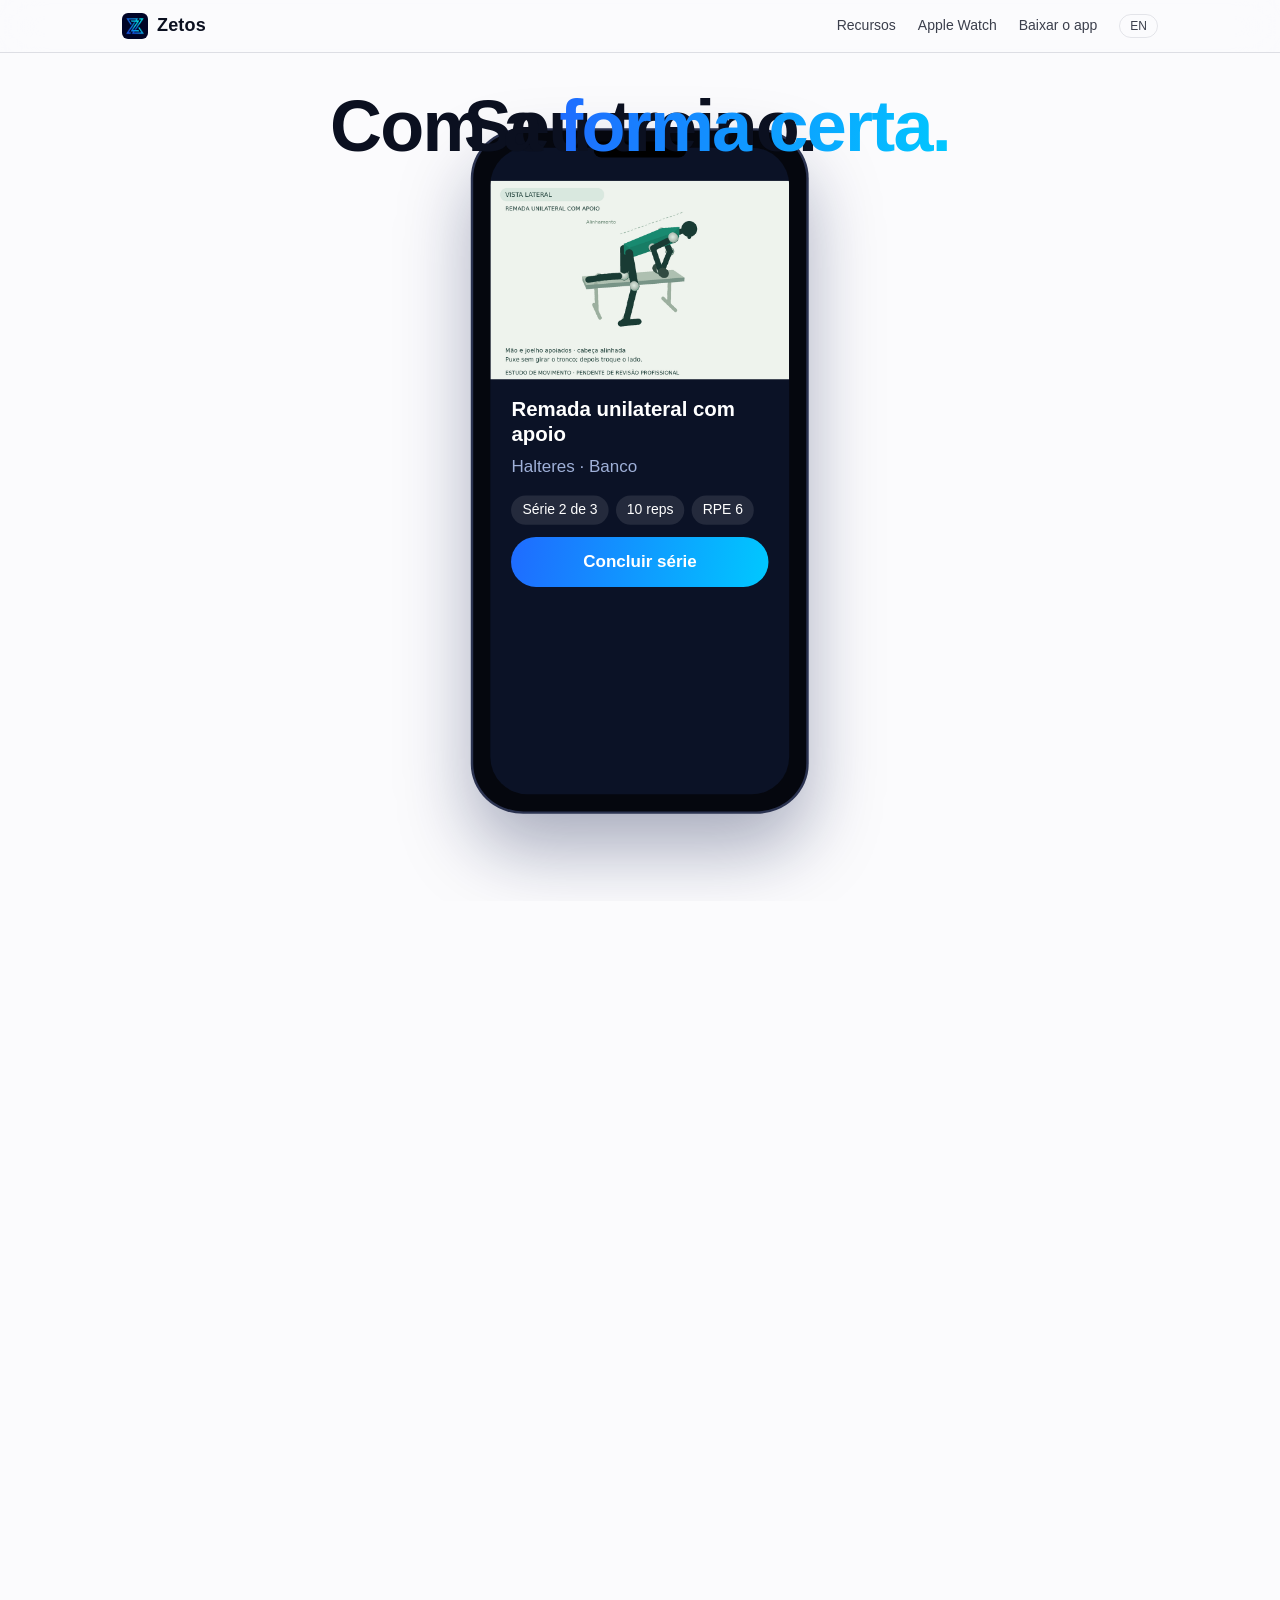
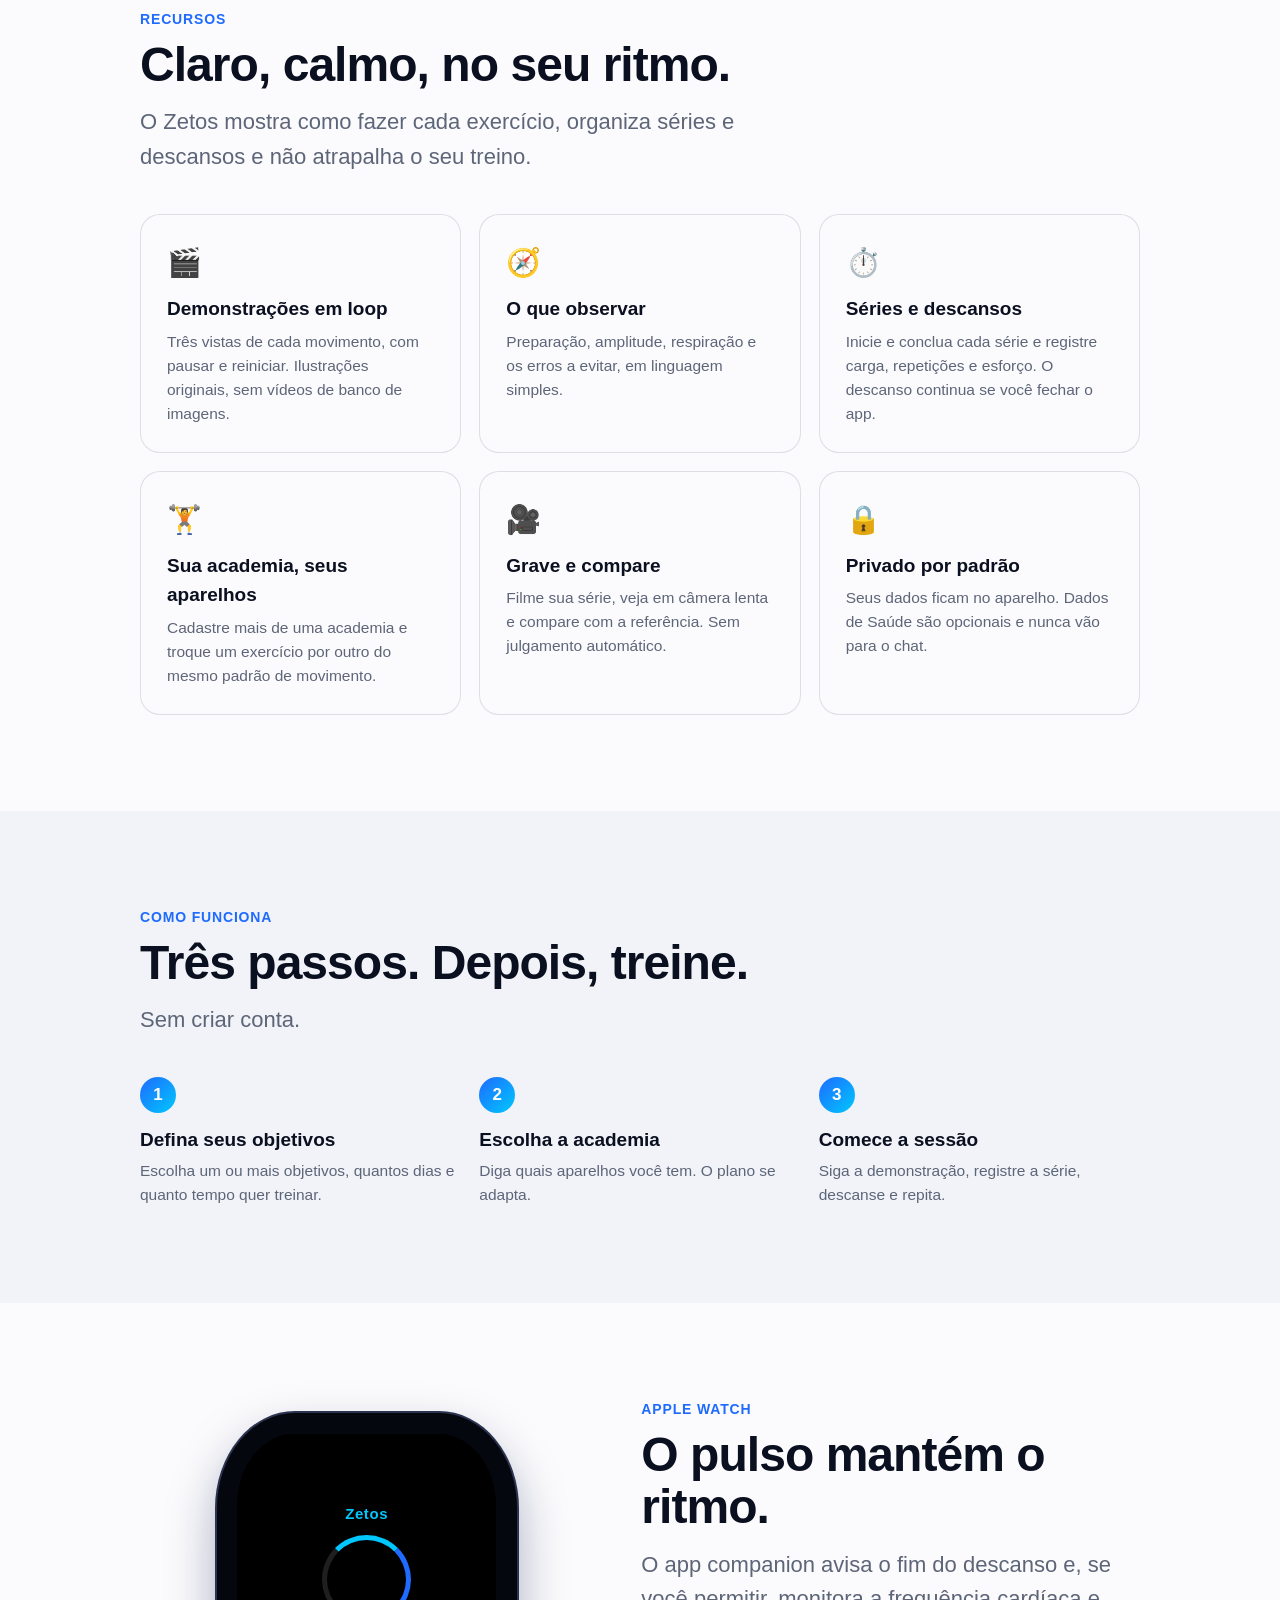
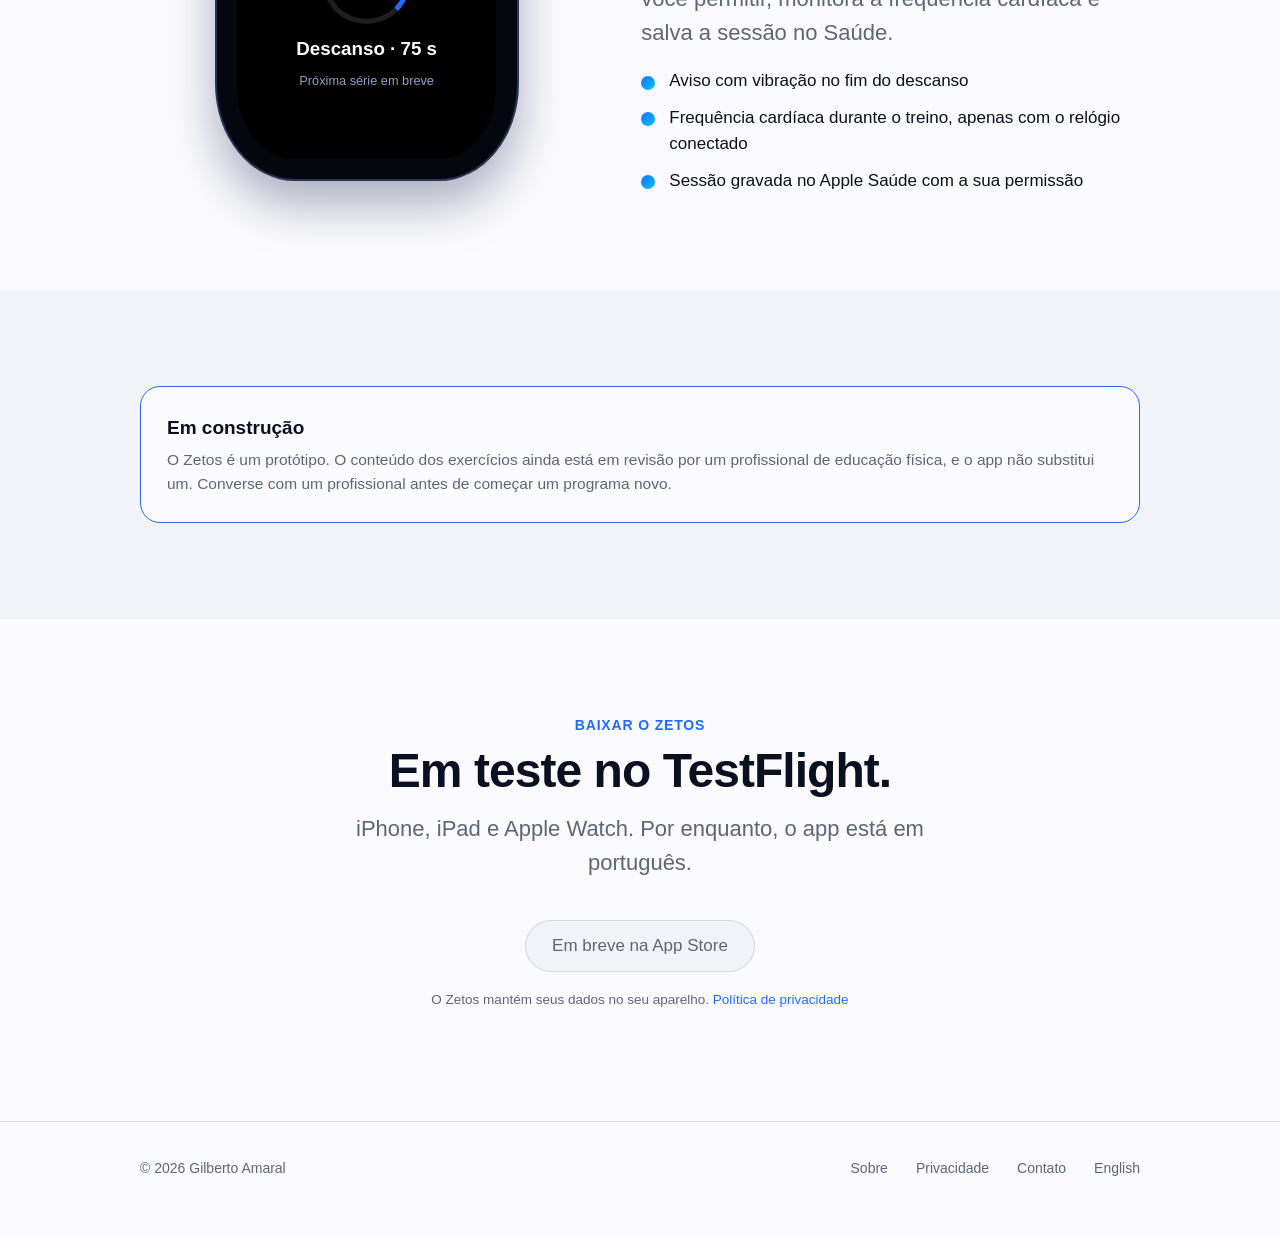
==== pt/index.html @ 47af77e2 "Site do Zetos (en/pt): início, sobre, privacidade Co-Authored-By: Claude Sonnet 5.5 <noreply@anthrop" ====
<!doctype html>
<html lang="pt-BR">
<head>
<meta charset="utf-8">
<meta name="viewport" content="width=device-width, initial-scale=1">
<title>Zetos – Personal virtual para iPhone e Apple Watch</title>
<meta name="description" content="O Zetos é um personal virtual para iPhone, iPad e Apple Watch: exercícios guiados com demonstrações em loop, descanso, registro de cargas e monitoramento de frequência cardíaca no pulso.">
<link rel="canonical" href="https://zetos.werker.com.br/pt/">
<link rel="alternate" hreflang="en" href="https://zetos.werker.com.br/">
<link rel="alternate" hreflang="pt-BR" href="https://zetos.werker.com.br/pt/">
<link rel="alternate" hreflang="x-default" href="https://zetos.werker.com.br/">
<link rel="icon" href="../icon.png">
<meta property="og:url" content="https://zetos.werker.com.br/pt/">
<meta property="og:image" content="https://zetos.werker.com.br/icon.png">
<meta property="og:type" content="website">
<meta property="og:title" content="Zetos – Personal virtual para iPhone e Apple Watch">
<meta property="og:description" content="Treinos guiados com demonstrações em loop, descanso e monitoramento pelo Apple Watch.">
<meta name="twitter:card" content="summary">
<link rel="stylesheet" href="../assets/style.css">
<script type="application/ld+json">
{"@context":"https://schema.org","@type":"SoftwareApplication","name":"Zetos","applicationCategory":"HealthApplication","operatingSystem":"iOS, iPadOS, watchOS","description":"O Zetos é um personal virtual para iPhone, iPad e Apple Watch: exercícios guiados com demonstrações em loop, descanso, registro de cargas e monitoramento de frequência cardíaca no pulso.","inLanguage":"pt-BR","author":{"@type":"Person","name":"Gilberto Amaral"}}
</script>
</head>
<body>
<header class="topbar"><div class="in">
  <a class="brand" href="./"><img src="../icon.png" alt="" width="26" height="26">Zetos</a>
  <nav aria-label="Principal">
    <a class="hide-sm" href="#features">Recursos</a>
    <a class="hide-sm" href="#watch">Apple Watch</a>
    <a href="#get">Baixar o app</a>
    <a class="lang" href="../" hreflang="en" lang="en">EN</a>
  </nav>
</div></header>

<main>
<section class="scene" id="scene" aria-label="Do exercício ao seu pulso">
  <div class="sticky">
    <h1 class="lines"><span class="a">Seu treino.</span><span class="b">Com a <em>forma certa.</em></span></h1>
    <div class="stage" role="img" aria-label="Do exercício ao seu pulso">
      <div class="phone"><div class="screen">
        <div class="app">
          <div class="app-media"><video src="../assets/demo-1.mp4" poster="../assets/poster-1.png" autoplay muted loop playsinline preload="metadata"></video></div>
          <div class="app-body">
            <strong>Remada unilateral com apoio</strong>
            <span>Halteres · Banco</span>
            <div class="chips"><i>Série 2 de 3</i><i>10 reps</i><i>RPE 6</i></div>
            <div class="app-btn">Concluir série</div>
          </div>
        </div>
      </div></div>
      <div class="watch"><div class="wscreen">
        <b>Zetos</b>
        <span class="ring" aria-hidden="true"></span>
        <em>Descanso · 75 s</em>
        <small>Próxima série em breve</small>
      </div></div>
    </div>
    <div class="scroll-hint" aria-hidden="true">Role</div>
  </div>
</section>

<section class="block" id="features">
  <div class="wrap">
    <p class="eyebrow">Recursos</p>
    <h2>Claro, calmo, no seu ritmo.</h2>
    <p class="lead">O Zetos mostra como fazer cada exercício, organiza séries e descansos e não atrapalha o seu treino.</p>
    <div class="grid">
      <div class="card"><span class="ico" aria-hidden="true">🎬</span><h3>Demonstrações em loop</h3><p>Três vistas de cada movimento, com pausar e reiniciar. Ilustrações originais, sem vídeos de banco de imagens.</p></div>
      <div class="card"><span class="ico" aria-hidden="true">🧭</span><h3>O que observar</h3><p>Preparação, amplitude, respiração e os erros a evitar, em linguagem simples.</p></div>
      <div class="card"><span class="ico" aria-hidden="true">⏱️</span><h3>Séries e descansos</h3><p>Inicie e conclua cada série e registre carga, repetições e esforço. O descanso continua se você fechar o app.</p></div>
      <div class="card"><span class="ico" aria-hidden="true">🏋️</span><h3>Sua academia, seus aparelhos</h3><p>Cadastre mais de uma academia e troque um exercício por outro do mesmo padrão de movimento.</p></div>
      <div class="card"><span class="ico" aria-hidden="true">🎥</span><h3>Grave e compare</h3><p>Filme sua série, veja em câmera lenta e compare com a referência. Sem julgamento automático.</p></div>
      <div class="card"><span class="ico" aria-hidden="true">🔒</span><h3>Privado por padrão</h3><p>Seus dados ficam no aparelho. Dados de Saúde são opcionais e nunca vão para o chat.</p></div>
    </div>
  </div>
</section>

<section class="block alt">
  <div class="wrap">
    <p class="eyebrow">Como funciona</p>
    <h2>Três passos. Depois, treine.</h2>
    <p class="lead">Sem criar conta.</p>
    <div class="steps">
      <div class="step"><h3>Defina seus objetivos</h3><p>Escolha um ou mais objetivos, quantos dias e quanto tempo quer treinar.</p></div>
      <div class="step"><h3>Escolha a academia</h3><p>Diga quais aparelhos você tem. O plano se adapta.</p></div>
      <div class="step"><h3>Comece a sessão</h3><p>Siga a demonstração, registre a série, descanse e repita.</p></div>
    </div>
  </div>
</section>

<section class="block" id="watch">
  <div class="wrap split">
    <div class="wcard" role="img" aria-label="Apple Watch"><div class="wscreen big"><b>Zetos</b><span class="ring" aria-hidden="true"></span><em>Descanso · 75 s</em><small>Próxima série em breve</small></div></div>
    <div>
      <p class="eyebrow">Apple Watch</p>
      <h2>O pulso mantém o ritmo.</h2>
      <p class="lead" style="margin-bottom:18px">O app companion avisa o fim do descanso e, se você permitir, monitora a frequência cardíaca e salva a sessão no Saúde.</p>
      <ul class="ticks">
        <li>Aviso com vibração no fim do descanso</li>
        <li>Frequência cardíaca durante o treino, apenas com o relógio conectado</li>
        <li>Sessão gravada no Apple Saúde com a sua permissão</li>
      </ul>
    </div>
  </div>
</section>

<section class="block alt">
  <div class="wrap">
    <div class="card note"><h3>Em construção</h3><p>O Zetos é um protótipo. O conteúdo dos exercícios ainda está em revisão por um profissional de educação física, e o app não substitui um. Converse com um profissional antes de começar um programa novo.</p></div>
  </div>
</section>

<section class="block cta" id="get">
  <div class="wrap">
    <p class="eyebrow">Baixar o Zetos</p>
    <h2>Em teste no TestFlight.</h2>
    <p class="lead" style="margin-left:auto;margin-right:auto">iPhone, iPad e Apple Watch. Por enquanto, o app está em português.</p>
    <div class="row">
      <!-- Troque pelo link da App Store/TestFlight quando estiver publicado -->
      <a class="btn soon" href="#get" aria-disabled="true">Em breve na App Store</a>
    </div>
    <p class="small" style="margin-top:18px">O Zetos mantém seus dados no seu aparelho. <a href="privacy.html">Política de privacidade</a></p>
  </div>
</section>
</main>

<footer><div class="wrap">
  <span class="grow">© 2026 Gilberto Amaral</span>
  <a href="about.html">Sobre</a>
  <a href="privacy.html">Privacidade</a>
  <a href="mailto:contato@amaral.pro">Contato</a>
  <a href="../" hreflang="en" lang="en">English</a>
</div></footer>

<script src="../assets/scene.js" defer></script>
</body>
</html>
---- assets/style.css ----
:root {
  --bg: #fbfbfd;
  --bg-alt: #f1f3f8;
  --text: #0b1020;
  --muted: #5d6578;
  --accent: #1f6bff;
  --accent-2: #00c8ff;
  --accent-dark: #1553cc;
  --line: rgba(10, 20, 50, .12);
  --font: -apple-system, BlinkMacSystemFont, "SF Pro Display", "Helvetica Neue", Arial, sans-serif;
}
@media (prefers-color-scheme: dark) {
  :root { --bg: #060b1c; --bg-alt: #0c1430; --text: #f3f6ff; --muted: #9aa5c4; --accent: #4d8dff; --accent-dark: #3a78ee; --line: rgba(255, 255, 255, .14); }
}
* { box-sizing: border-box; }
html { scroll-behavior: smooth; }
body { margin: 0; background: var(--bg); color: var(--text); font: 17px/1.55 var(--font); -webkit-font-smoothing: antialiased; }
a { color: var(--accent); text-decoration: none; }
a:hover { text-decoration: underline; }
img, video { max-width: 100%; }

/* top bar */
.topbar { position: sticky; top: 0; z-index: 20; backdrop-filter: saturate(180%) blur(20px); -webkit-backdrop-filter: saturate(180%) blur(20px); background: color-mix(in srgb, var(--bg) 82%, transparent); border-bottom: 1px solid var(--line); }
.topbar .in { max-width: 1080px; margin: 0 auto; padding: 0 22px; height: 52px; display: flex; align-items: center; gap: 26px; }
.brand { display: flex; align-items: center; gap: 9px; color: var(--text); font-weight: 700; font-size: 18px; letter-spacing: .01em; }
.brand img { width: 26px; height: 26px; border-radius: 6px; }
.topbar nav { margin-left: auto; display: flex; gap: 22px; font-size: 14px; align-items: center; }
.topbar nav a { color: var(--text); opacity: .8; }
.topbar nav a:hover { opacity: 1; text-decoration: none; }
.lang { border: 1px solid var(--line); border-radius: 980px; padding: 2px 10px; font-size: 12px; }
@media (max-width: 640px) { .topbar nav a.hide-sm { display: none; } .topbar .in { gap: 12px; } }

/* scroll scene */
.scene { --phone-scale: 1; --watch-o: 1; --watch-x: 0; --a-o: 0; --b-o: 1; position: relative; }
.scene .sticky { position: relative; min-height: 88vh; display: flex; flex-direction: column; align-items: center; padding: 40px 22px 24px; }
.scene.animated { height: 340vh; }
.scene.animated .sticky { position: sticky; top: 52px; height: calc(100vh - 52px); min-height: 0; padding-top: 4vh; overflow: hidden; }
.lines { display: grid; text-align: center; margin: 0 0 3vh; position: relative; z-index: 2; }
.lines span { grid-area: 1 / 1; font-size: clamp(34px, 6.2vw, 72px); line-height: 1.05; font-weight: 800; letter-spacing: -.025em; }
.lines .a { opacity: var(--a-o); }
.lines .b { opacity: var(--b-o); }
.lines .b em { font-style: normal; background: linear-gradient(100deg, var(--accent), var(--accent-2)); -webkit-background-clip: text; background-clip: text; color: transparent; }
.stage { --h: min(62vh, 640px); height: var(--h); width: calc(var(--h) * .98); max-width: 94vw; position: relative; flex: none; }
.phone { position: absolute; left: 50%; top: 0; height: 100%; aspect-ratio: .49; transform: translateX(-50%) scale(var(--phone-scale)); background: #05070e; border-radius: 15% / 7%; padding: 2.6%; box-shadow: 0 0 0 2px #2b3350, 0 30px 60px rgba(8, 20, 70, .35); }
.phone::after { content: ""; position: absolute; left: 50%; top: 1.6%; width: 28%; height: 2.3%; border-radius: 99px; background: #000; transform: translateX(-50%); z-index: 3; }
.phone .screen { width: 100%; height: 100%; border-radius: 12.5% / 5.8%; overflow: hidden; background: #0b1226; position: relative; }
.app { position: absolute; inset: 0; display: flex; flex-direction: column; padding-top: 11%; color: #fff; }
.app-media { aspect-ratio: 1.5; background: #101a36; }
.app-media video { width: 100%; height: 100%; object-fit: cover; display: block; }
.app-body { padding: 6% 7%; display: flex; flex-direction: column; gap: 6px; font-size: clamp(11px, 1.55vh, 15px); }
.app-body strong { font-size: 1.2em; line-height: 1.2; }
.app-body span { color: #9fb0d8; }
.chips { display: flex; flex-wrap: wrap; gap: 6px; margin: 6px 0 4px; }
.chips i { font-style: normal; font-size: .82em; padding: 3px 9px; border-radius: 99px; background: rgba(255,255,255,.1); }
.app-btn { margin-top: auto; text-align: center; padding: 10px; border-radius: 99px; background: linear-gradient(100deg, var(--accent), var(--accent-2)); font-weight: 700; }
.watch { position: absolute; right: 0; bottom: 6%; width: 34%; aspect-ratio: .82; opacity: var(--watch-o); transform: translateX(var(--watch-x)); background: #05070e; border-radius: 26%; padding: 4.5%; box-shadow: 0 0 0 2px #2b3350, 0 18px 40px rgba(8, 20, 70, .4); z-index: 2; }
.wscreen { width: 100%; height: 100%; border-radius: 22%; background: #000; color: #fff; display: flex; flex-direction: column; align-items: center; justify-content: center; gap: 4px; text-align: center; padding: 6px; font-size: clamp(9px, 1.4vh, 13px); }
.wscreen b { color: var(--accent-2); letter-spacing: .04em; }
.wscreen em { font-style: normal; font-weight: 700; font-size: 1.25em; }
.wscreen small { color: #8fa0c8; font-size: .85em; }
.ring { width: 36%; aspect-ratio: 1; border-radius: 50%; border: 5px solid rgba(255,255,255,.12); border-top-color: var(--accent-2); border-right-color: var(--accent); margin: 2px 0; }
.scroll-hint { opacity: var(--hint-o, 1); margin-top: 2vh; color: var(--muted); font-size: 13px; letter-spacing: .08em; text-transform: uppercase; }
.scene:not(.animated) .scroll-hint { display: none; }
@media (max-width: 520px) { .stage { width: 96vw; } .watch { width: 38%; } }

/* sections */
section.block { padding: 96px 22px; }
section.alt { background: var(--bg-alt); }
.wrap { max-width: 1000px; margin: 0 auto; }
.eyebrow { color: var(--accent); font-weight: 700; font-size: 14px; letter-spacing: .06em; text-transform: uppercase; margin: 0 0 8px; }
h2 { font-size: clamp(28px, 4.6vw, 48px); line-height: 1.1; letter-spacing: -.02em; margin: 0 0 14px; }
.lead { color: var(--muted); font-size: clamp(18px, 2.2vw, 22px); max-width: 640px; margin: 0 0 40px; }
.grid { display: grid; grid-template-columns: repeat(auto-fit, minmax(270px, 1fr)); gap: 18px; }
.card { background: var(--bg); border: 1px solid var(--line); border-radius: 20px; padding: 26px; }
section.alt .card { background: var(--bg); }
.card h3 { margin: 0 0 6px; font-size: 19px; }
.card p { margin: 0; color: var(--muted); font-size: 15.5px; }
.card .ico { font-size: 28px; margin-bottom: 10px; display: block; }
.card.note { border-color: var(--accent); }
.steps { counter-reset: s; display: grid; gap: 18px; grid-template-columns: repeat(auto-fit, minmax(220px, 1fr)); }
.step { counter-increment: s; }
.step::before { content: counter(s); display: grid; place-items: center; width: 36px; height: 36px; border-radius: 50%; background: linear-gradient(135deg, var(--accent), var(--accent-2)); color: #fff; font-weight: 700; margin-bottom: 12px; }
.step h3 { margin: 0 0 4px; font-size: 19px; }
.step p { margin: 0; color: var(--muted); font-size: 15.5px; }

.split { display: grid; grid-template-columns: 1fr 1.1fr; gap: 48px; align-items: center; }
@media (max-width: 760px) { .split { grid-template-columns: 1fr; } }
.wcard { width: min(100%, 300px); aspect-ratio: .82; margin: 0 auto; background: #05070e; border-radius: 26%; padding: 4.5%; box-shadow: 0 0 0 2px #2b3350, 0 24px 50px rgba(8, 20, 70, .35); }
.wscreen.big { font-size: 15px; gap: 8px; }
.ticks { list-style: none; margin: 0; padding: 0; display: grid; gap: 10px; }
.ticks li { padding-left: 28px; position: relative; color: var(--text); }
.ticks li::before { content: ""; position: absolute; left: 0; top: .45em; width: 14px; height: 14px; border-radius: 50%; background: linear-gradient(135deg, var(--accent), var(--accent-2)); }

.btn { display: inline-block; padding: 12px 26px; border-radius: 980px; font-size: 17px; font-weight: 500; border: 1px solid transparent; }
.btn.primary { background: var(--accent); color: #fff; }
.btn.primary:hover { background: var(--accent-dark); text-decoration: none; }
.btn.ghost { border-color: var(--accent); color: var(--accent); }
.btn.soon { background: var(--bg-alt); color: var(--muted); border-color: var(--line); cursor: default; }
.btn.soon:hover { text-decoration: none; }
.cta { text-align: center; }
.cta .row { display: flex; flex-wrap: wrap; gap: 14px; justify-content: center; margin-top: 22px; }
.small { color: var(--muted); font-size: 13.5px; }

footer { border-top: 1px solid var(--line); padding: 36px 22px 60px; color: var(--muted); font-size: 14px; }
footer .wrap { display: flex; flex-wrap: wrap; gap: 14px 28px; align-items: center; }
footer a { color: var(--muted); }
footer .grow { flex: 1; min-width: 200px; }

/* plain pages (about, privacy) */
.page { max-width: 720px; margin: 0 auto; padding: 56px 22px 80px; }
.page h1 { font-size: clamp(32px, 5vw, 48px); letter-spacing: -.02em; line-height: 1.1; margin: 0 0 18px; }
.page h2 { font-size: 22px; margin: 36px 0 8px; letter-spacing: 0; }

@media (prefers-reduced-motion: reduce) { html { scroll-behavior: auto; } }
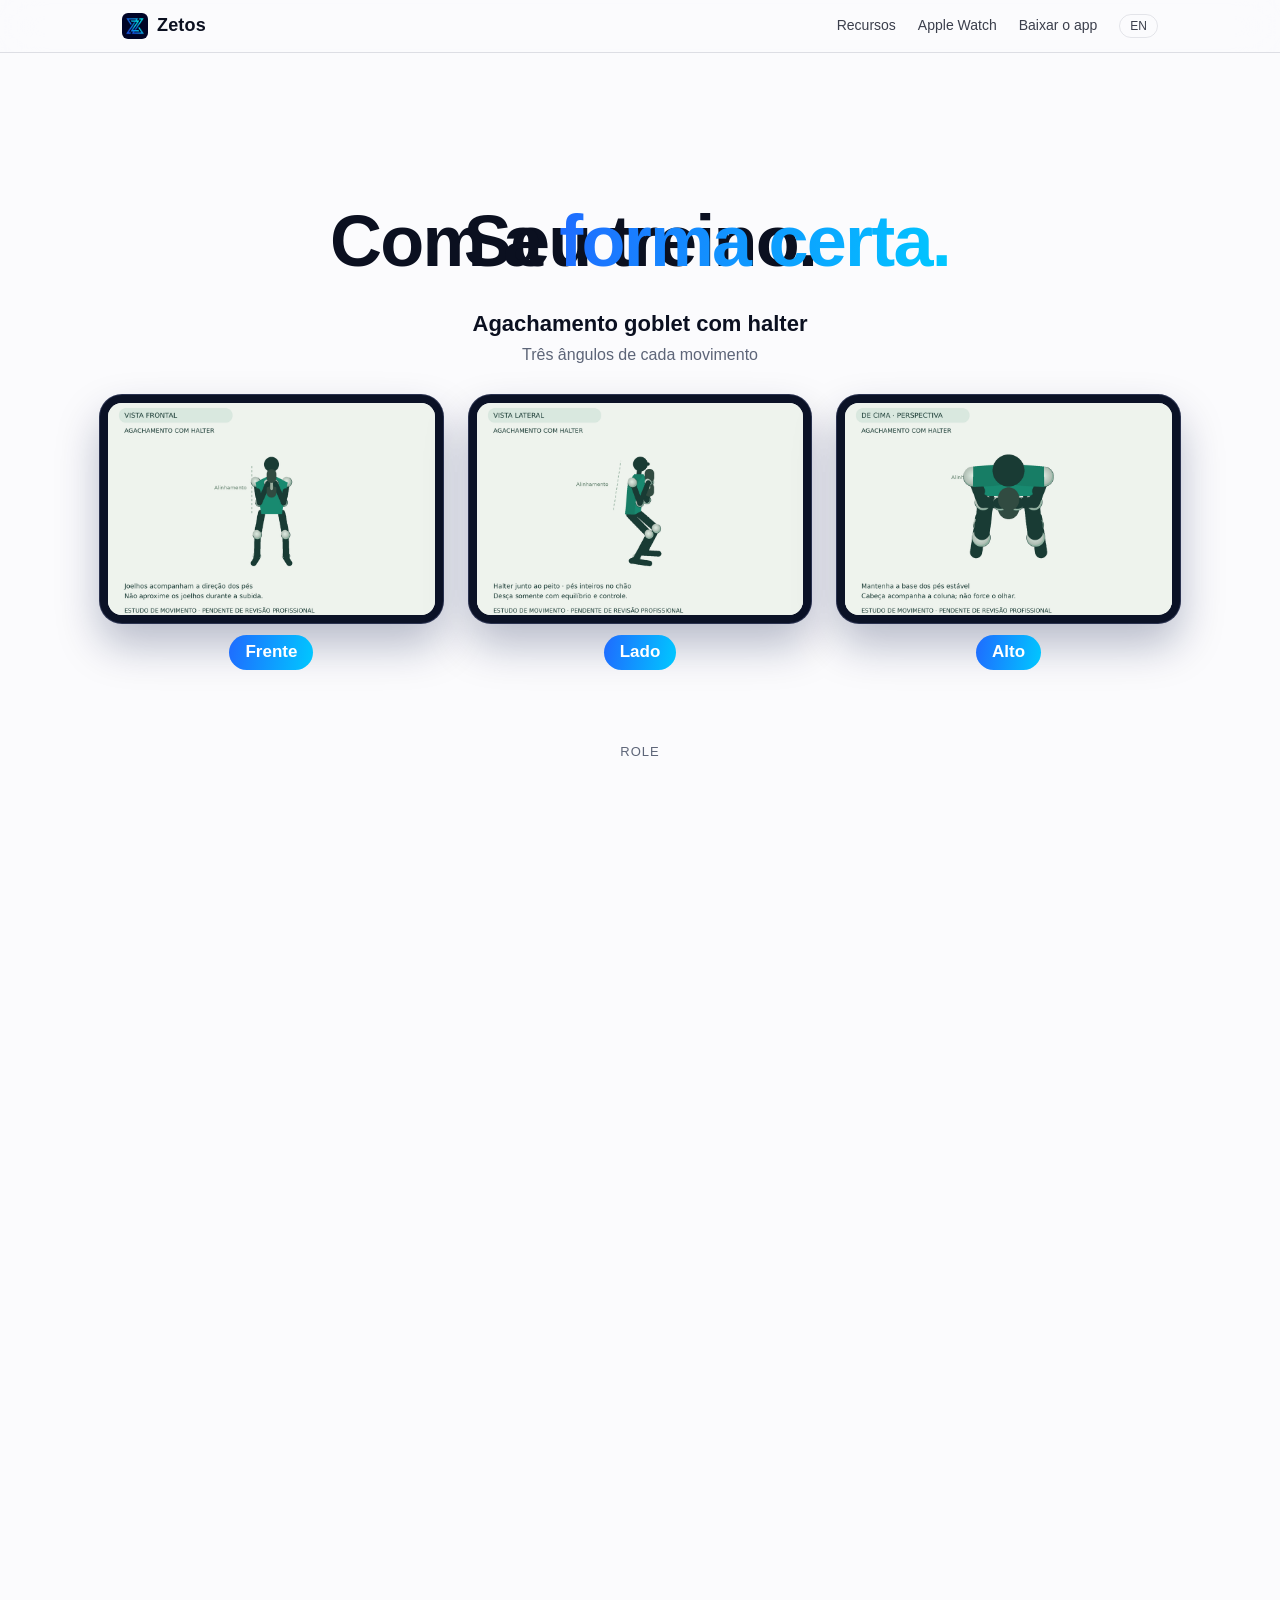
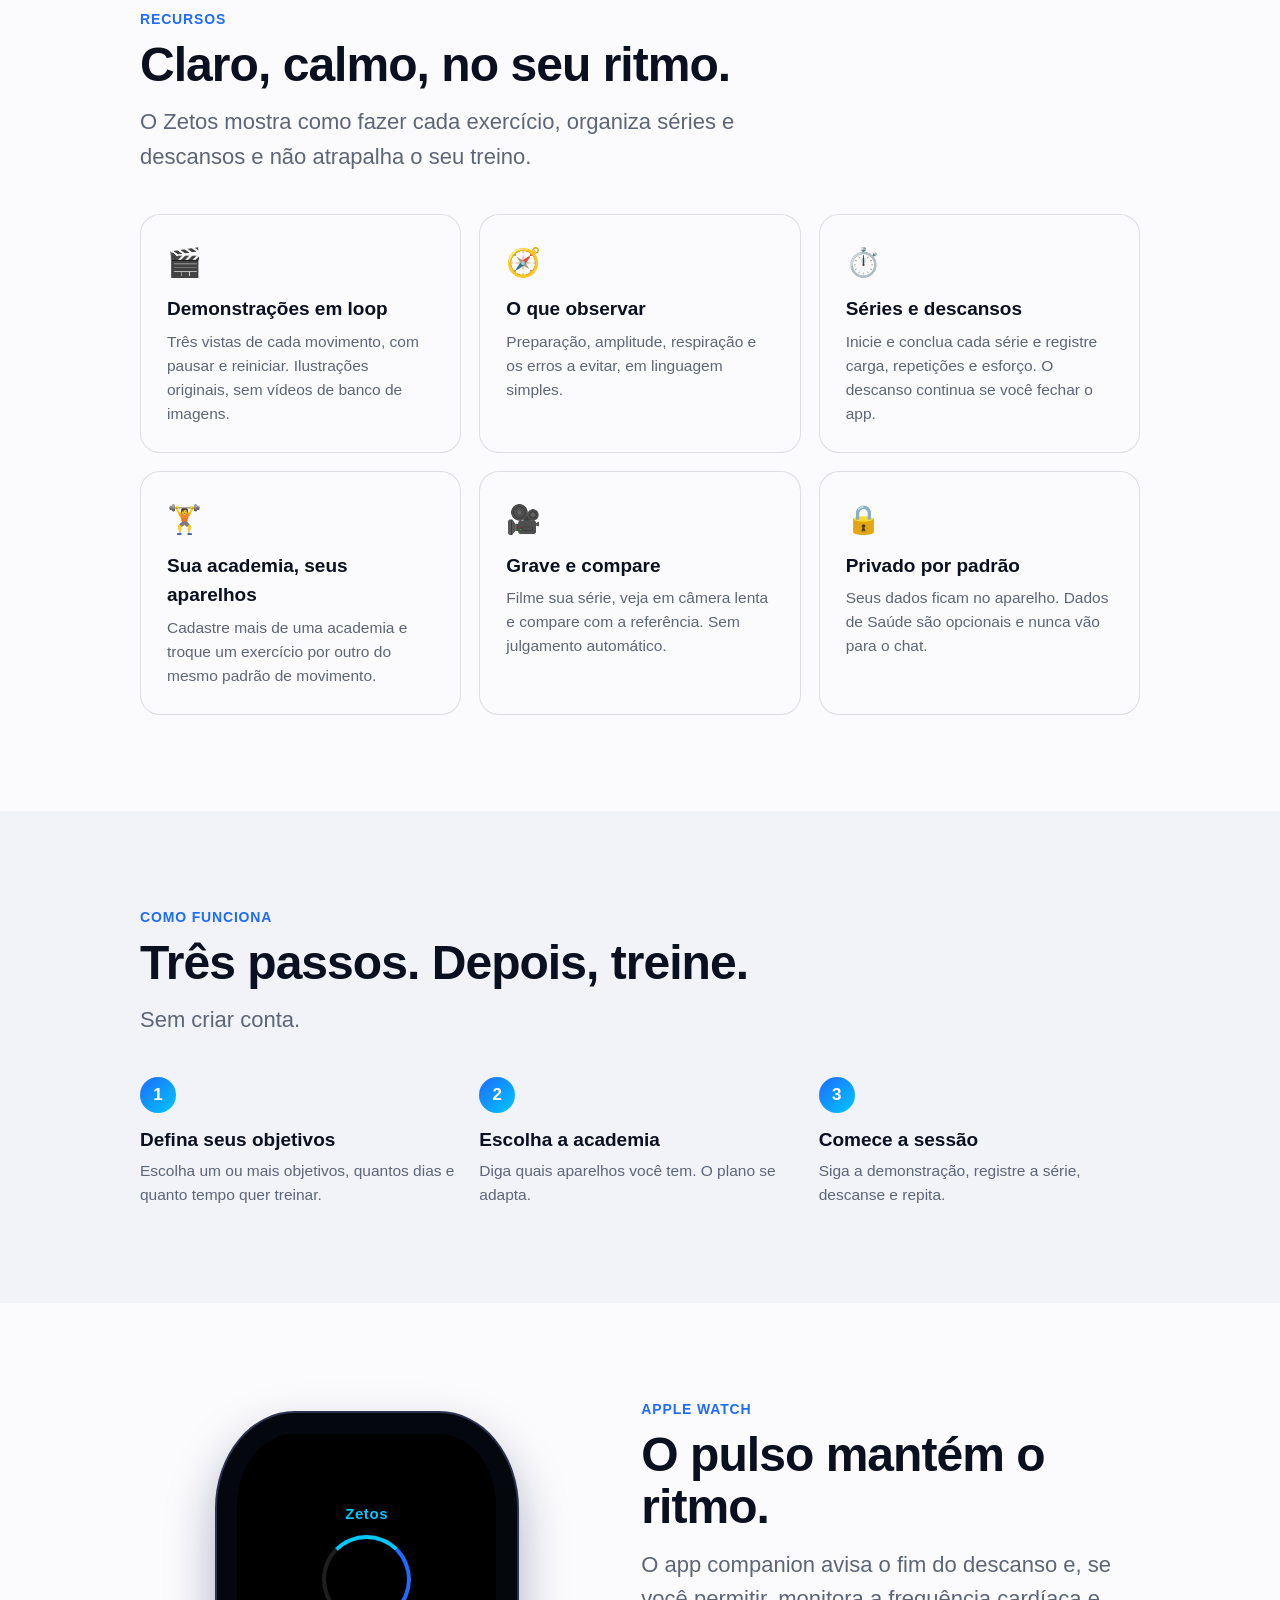
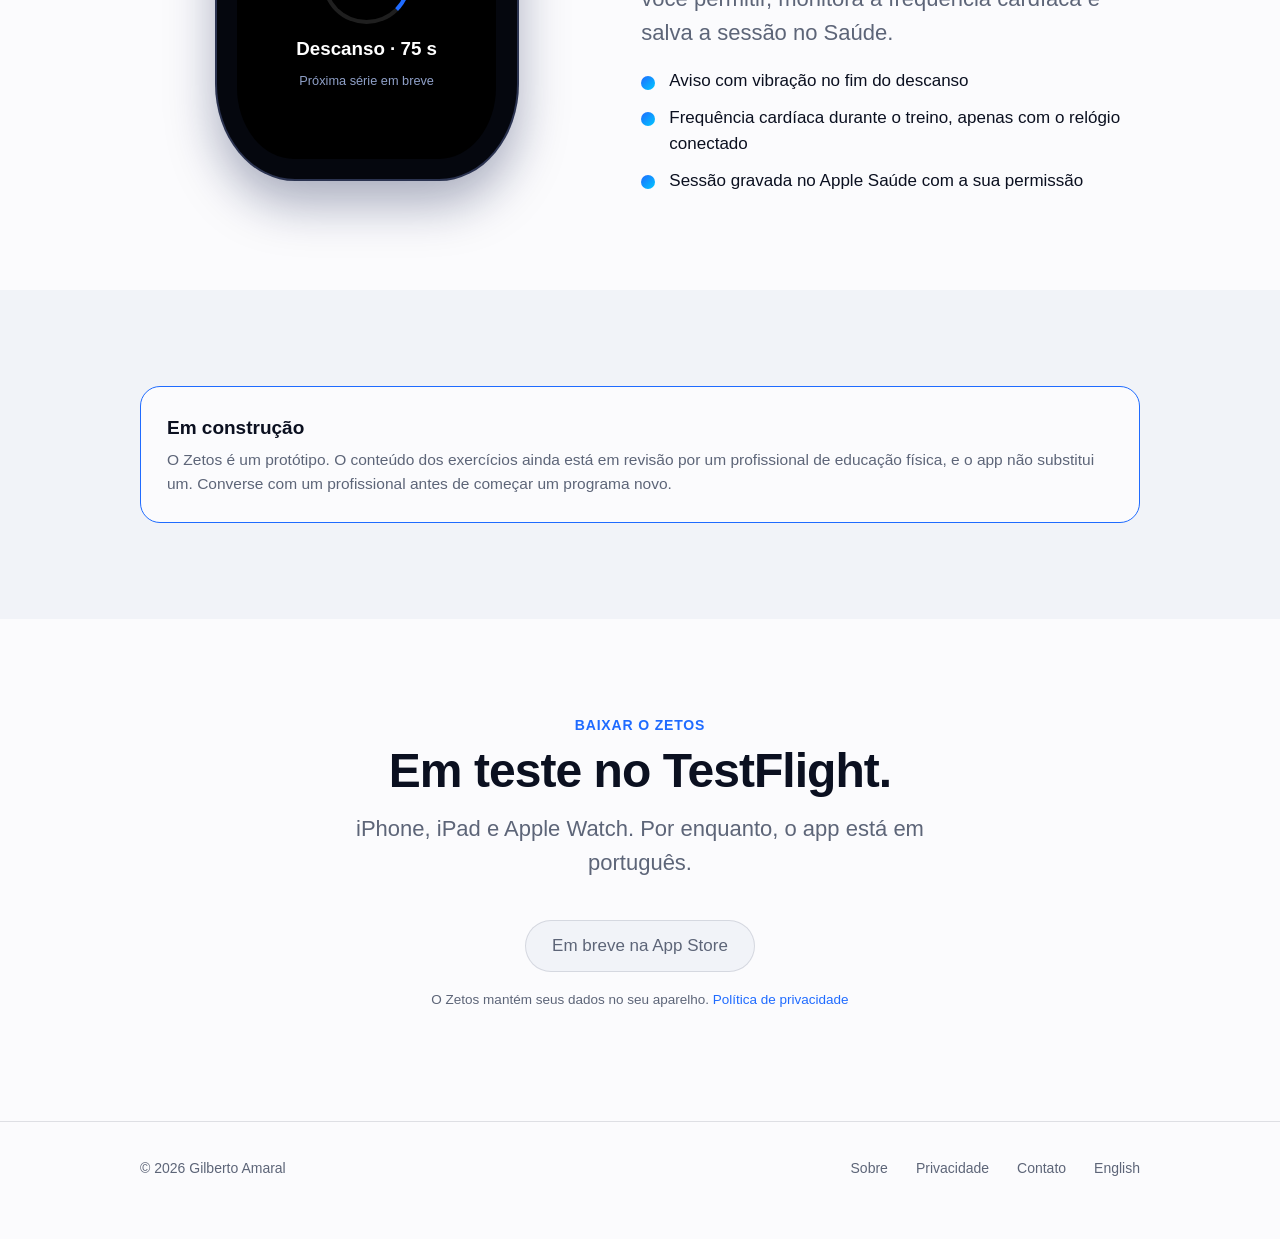
==== commit 52d66c53: "Hero: três vistas (frente, lado, alto) do agachamento goblet, sem sobreposição com o título Co-Autho" ====
--- a/pt/index.html
+++ b/pt/index.html
@@ -36,18 +36,13 @@
 <section class="scene" id="scene" aria-label="Do exercício ao seu pulso">
   <div class="sticky">
     <h1 class="lines"><span class="a">Seu treino.</span><span class="b">Com a <em>forma certa.</em></span></h1>
-    <div class="stage" role="img" aria-label="Do exercício ao seu pulso">
-      <div class="phone"><div class="screen">
-        <div class="app">
-          <div class="app-media"><video src="../assets/demo-1.mp4" poster="../assets/poster-1.png" autoplay muted loop playsinline preload="metadata"></video></div>
-          <div class="app-body">
-            <strong>Remada unilateral com apoio</strong>
-            <span>Halteres · Banco</span>
-            <div class="chips"><i>Série 2 de 3</i><i>10 reps</i><i>RPE 6</i></div>
-            <div class="app-btn">Concluir série</div>
-          </div>
-        </div>
-      </div></div>
+    <p class="ex-tag"><strong>Agachamento goblet com halter</strong><span>Três ângulos de cada movimento</span></p>
+    <div class="stage" role="img" aria-label="Três ângulos de cada movimento: Frente, Lado, Alto">
+      <div class="views">
+        <figure class="view v1"><div class="vframe"><video src="../assets/view-front.mp4" poster="../assets/view-front.png" autoplay muted loop playsinline preload="metadata"></video></div><figcaption>Frente</figcaption></figure>
+        <figure class="view v2"><div class="vframe"><video src="../assets/view-side.mp4" poster="../assets/view-side.png" autoplay muted loop playsinline preload="metadata"></video></div><figcaption>Lado</figcaption></figure>
+        <figure class="view v3"><div class="vframe"><video src="../assets/view-top.mp4" poster="../assets/view-top.png" autoplay muted loop playsinline preload="metadata"></video></div><figcaption>Alto</figcaption></figure>
+      </div>
       <div class="watch"><div class="wscreen">
         <b>Zetos</b>
         <span class="ring" aria-hidden="true"></span>
--- a/assets/style.css
+++ b/assets/style.css
@@ -31,8 +31,8 @@
 @media (max-width: 640px) { .topbar nav a.hide-sm { display: none; } .topbar .in { gap: 12px; } }
 
 /* scroll scene */
-.scene { --phone-scale: 1; --watch-o: 1; --watch-x: 0; --a-o: 0; --b-o: 1; position: relative; }
-.scene .sticky { position: relative; min-height: 88vh; display: flex; flex-direction: column; align-items: center; padding: 40px 22px 24px; }
+.scene { --watch-o: 1; --watch-x: 0; --a-o: 0; --b-o: 1; position: relative; }
+.scene .sticky { position: relative; min-height: 88vh; display: flex; flex-direction: column; align-items: center; justify-content: center; padding: 40px 22px 24px; }
 .scene.animated { height: 340vh; }
 .scene.animated .sticky { position: sticky; top: 52px; height: calc(100vh - 52px); min-height: 0; padding-top: 4vh; overflow: hidden; }
 .lines { display: grid; text-align: center; margin: 0 0 3vh; position: relative; z-index: 2; }
@@ -40,28 +40,25 @@
 .lines .a { opacity: var(--a-o); }
 .lines .b { opacity: var(--b-o); }
 .lines .b em { font-style: normal; background: linear-gradient(100deg, var(--accent), var(--accent-2)); -webkit-background-clip: text; background-clip: text; color: transparent; }
-.stage { --h: min(62vh, 640px); height: var(--h); width: calc(var(--h) * .98); max-width: 94vw; position: relative; flex: none; }
-.phone { position: absolute; left: 50%; top: 0; height: 100%; aspect-ratio: .49; transform: translateX(-50%) scale(var(--phone-scale)); background: #05070e; border-radius: 15% / 7%; padding: 2.6%; box-shadow: 0 0 0 2px #2b3350, 0 30px 60px rgba(8, 20, 70, .35); }
-.phone::after { content: ""; position: absolute; left: 50%; top: 1.6%; width: 28%; height: 2.3%; border-radius: 99px; background: #000; transform: translateX(-50%); z-index: 3; }
-.phone .screen { width: 100%; height: 100%; border-radius: 12.5% / 5.8%; overflow: hidden; background: #0b1226; position: relative; }
-.app { position: absolute; inset: 0; display: flex; flex-direction: column; padding-top: 11%; color: #fff; }
-.app-media { aspect-ratio: 1.5; background: #101a36; }
-.app-media video { width: 100%; height: 100%; object-fit: cover; display: block; }
-.app-body { padding: 6% 7%; display: flex; flex-direction: column; gap: 6px; font-size: clamp(11px, 1.55vh, 15px); }
-.app-body strong { font-size: 1.2em; line-height: 1.2; }
-.app-body span { color: #9fb0d8; }
-.chips { display: flex; flex-wrap: wrap; gap: 6px; margin: 6px 0 4px; }
-.chips i { font-style: normal; font-size: .82em; padding: 3px 9px; border-radius: 99px; background: rgba(255,255,255,.1); }
-.app-btn { margin-top: auto; text-align: center; padding: 10px; border-radius: 99px; background: linear-gradient(100deg, var(--accent), var(--accent-2)); font-weight: 700; }
-.watch { position: absolute; right: 0; bottom: 6%; width: 34%; aspect-ratio: .82; opacity: var(--watch-o); transform: translateX(var(--watch-x)); background: #05070e; border-radius: 26%; padding: 4.5%; box-shadow: 0 0 0 2px #2b3350, 0 18px 40px rgba(8, 20, 70, .4); z-index: 2; }
-.wscreen { width: 100%; height: 100%; border-radius: 22%; background: #000; color: #fff; display: flex; flex-direction: column; align-items: center; justify-content: center; gap: 4px; text-align: center; padding: 6px; font-size: clamp(9px, 1.4vh, 13px); }
+.ex-tag { display: flex; flex-direction: column; align-items: center; gap: 2px; margin: 0 0 3vh; text-align: center; position: relative; z-index: 2; }
+.ex-tag strong { font-size: clamp(16px, 2.2vw, 22px); }
+.ex-tag span { color: var(--muted); font-size: clamp(13px, 1.6vw, 16px); }
+.stage { width: min(90vw, 1080px); position: relative; flex: none; margin-bottom: 6vh; }
+.views { display: grid; grid-template-columns: repeat(3, 1fr); gap: clamp(10px, 2vw, 26px); }
+.view { margin: 0; opacity: var(--c, 1); transform: translateY(calc((1 - var(--c, 1)) * 36px)); text-align: center; }
+.view.v1 { --c: var(--c1, 1); } .view.v2 { --c: var(--c2, 1); } .view.v3 { --c: var(--c3, 1); }
+.vframe { aspect-ratio: 1.5; background: #eef2ee; border: clamp(4px, .7vw, 8px) solid #0b1226; border-radius: clamp(12px, 2vw, 22px); overflow: hidden; box-shadow: 0 0 0 1px #2b3350, 0 22px 44px rgba(8, 20, 70, .28); }
+.vframe video { width: 100%; height: 100%; object-fit: cover; display: block; }
+.view figcaption { margin-top: 12px; display: inline-block; padding: 4px 16px; border-radius: 980px; font-weight: 700; font-size: clamp(13px, 1.7vw, 17px); color: #fff; background: linear-gradient(100deg, var(--accent), var(--accent-2)); }
+.watch { position: absolute; right: -5%; bottom: -16%; width: clamp(84px, 12vw, 150px); aspect-ratio: .82; opacity: var(--watch-o); transform: translateX(var(--watch-x)); background: #05070e; border-radius: 26%; padding: 4.5%; box-shadow: 0 0 0 2px #2b3350, 0 18px 40px rgba(8, 20, 70, .4); z-index: 2; }
+.wscreen { width: 100%; height: 100%; border-radius: 22%; background: #000; color: #fff; display: flex; flex-direction: column; align-items: center; justify-content: center; gap: 3px; text-align: center; padding: 6px; font-size: clamp(8px, 1.2vw, 13px); }
 .wscreen b { color: var(--accent-2); letter-spacing: .04em; }
 .wscreen em { font-style: normal; font-weight: 700; font-size: 1.25em; }
 .wscreen small { color: #8fa0c8; font-size: .85em; }
-.ring { width: 36%; aspect-ratio: 1; border-radius: 50%; border: 5px solid rgba(255,255,255,.12); border-top-color: var(--accent-2); border-right-color: var(--accent); margin: 2px 0; }
+.ring { width: 36%; aspect-ratio: 1; border-radius: 50%; border: 4px solid rgba(255,255,255,.12); border-top-color: var(--accent-2); border-right-color: var(--accent); margin: 2px 0; }
 .scroll-hint { opacity: var(--hint-o, 1); margin-top: 2vh; color: var(--muted); font-size: 13px; letter-spacing: .08em; text-transform: uppercase; }
 .scene:not(.animated) .scroll-hint { display: none; }
-@media (max-width: 520px) { .stage { width: 96vw; } .watch { width: 38%; } }
+
 
 /* sections */
 section.block { padding: 96px 22px; }
@@ -112,3 +109,9 @@
 .page h2 { font-size: 22px; margin: 36px 0 8px; letter-spacing: 0; }
 
 @media (prefers-reduced-motion: reduce) { html { scroll-behavior: auto; } }
+
+@media (max-width: 640px) {
+  .scene .sticky { min-height: 0; padding-bottom: 56px; }
+  .views { grid-template-columns: 1fr; max-width: 380px; margin: 0 auto; gap: 22px; }
+  .watch { position: static; margin: 28px auto 0; width: 150px; }
+}
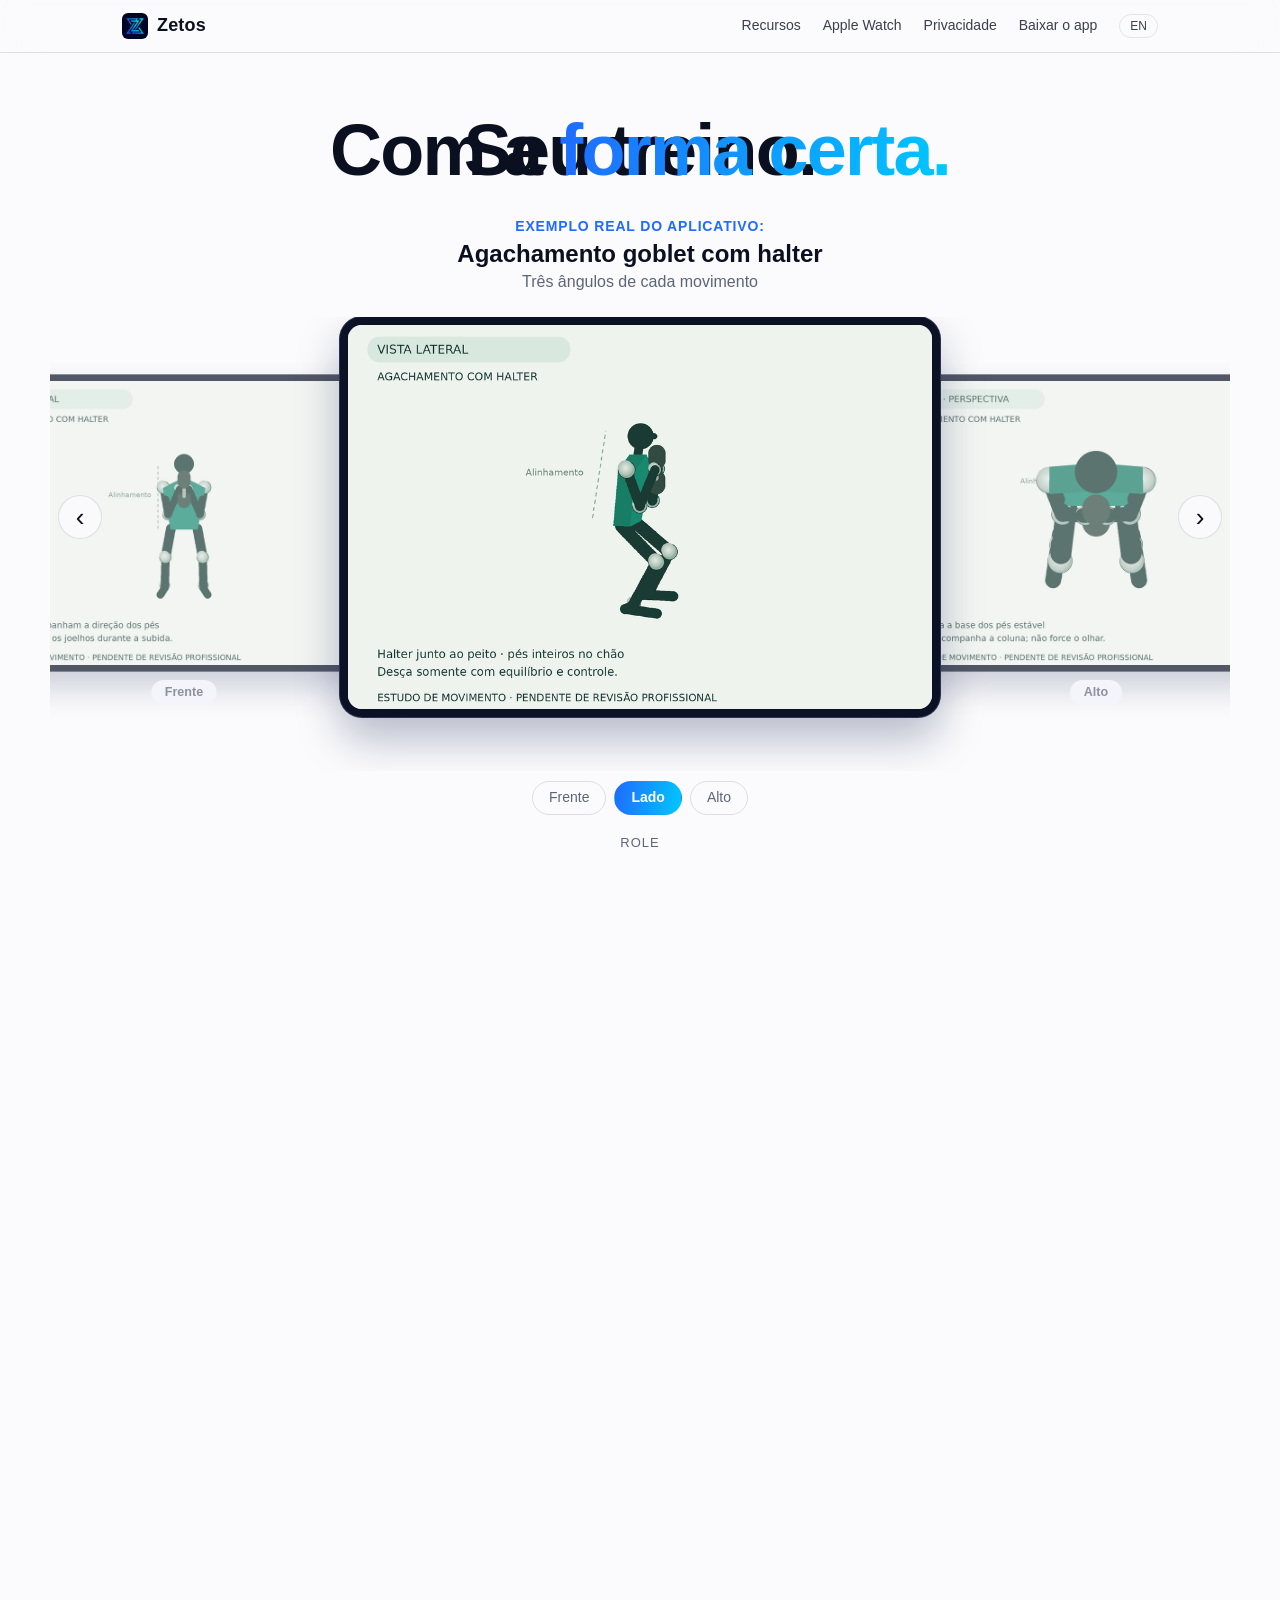
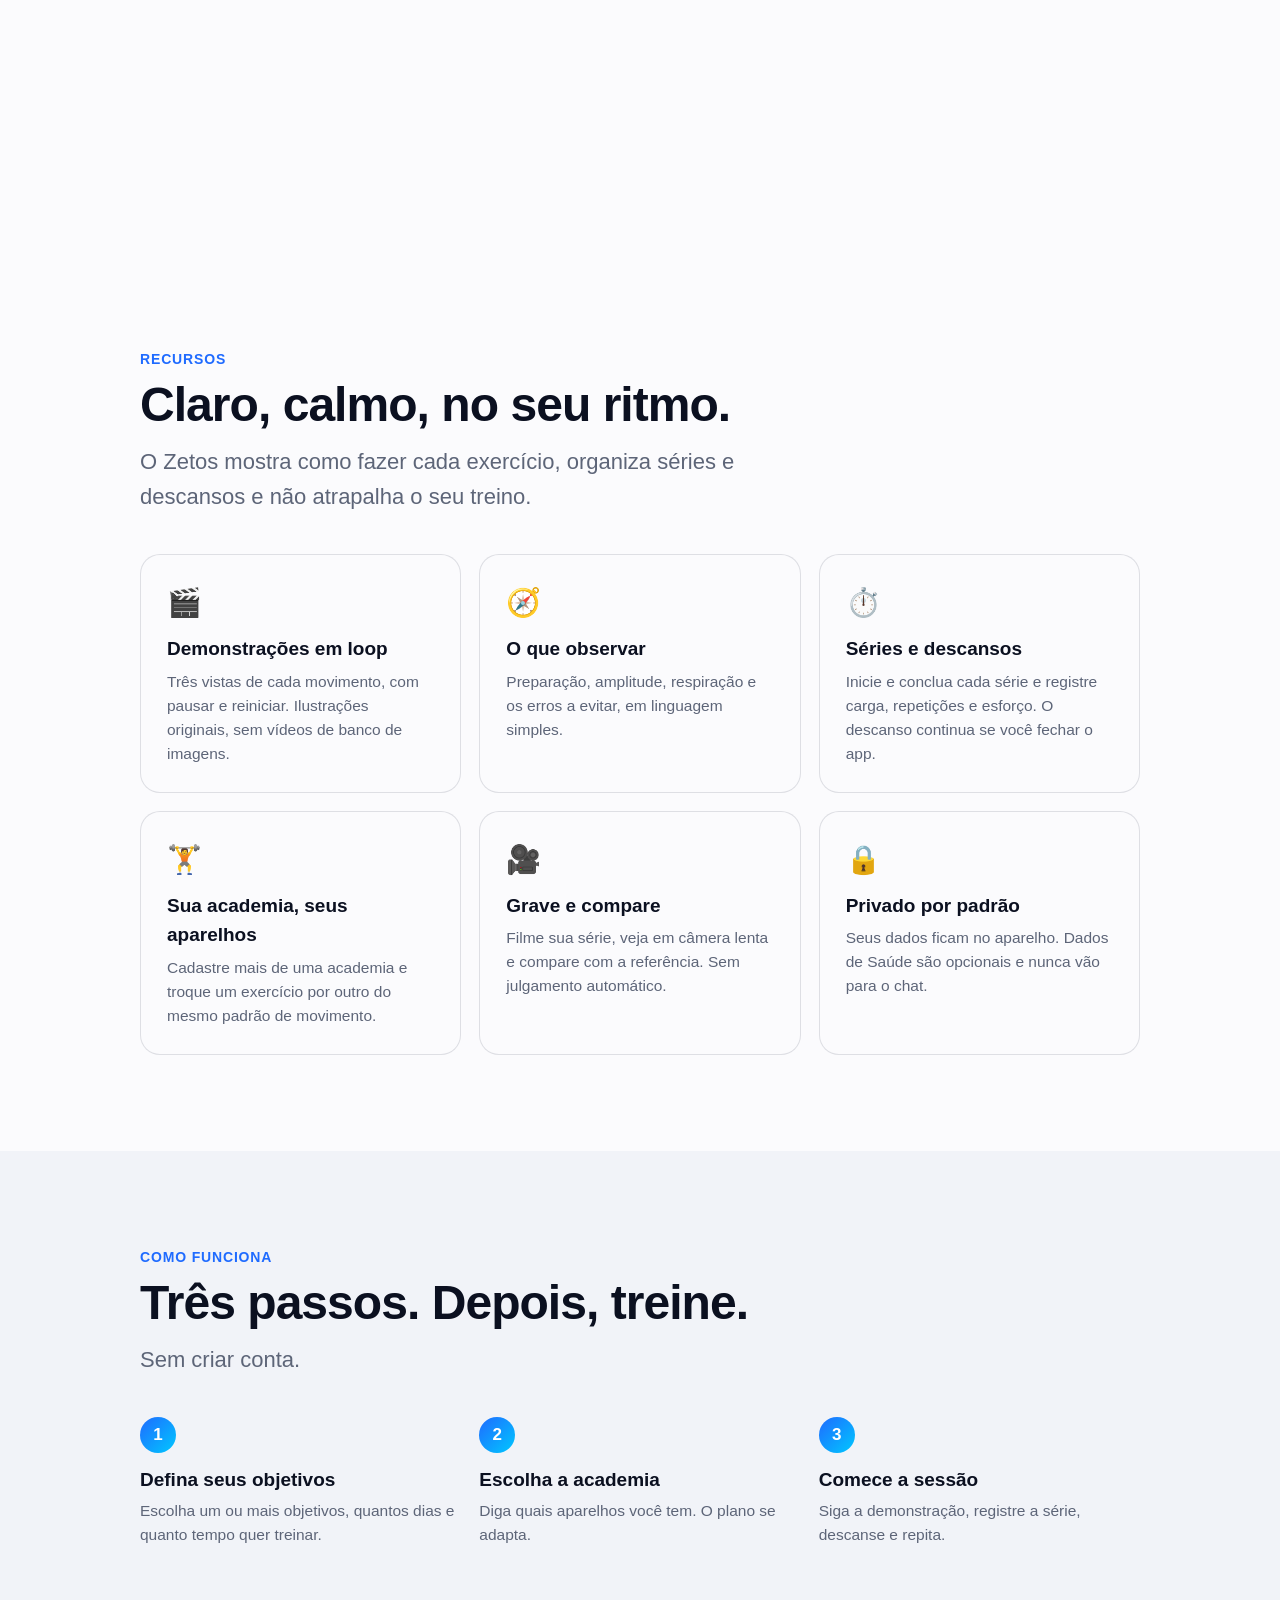
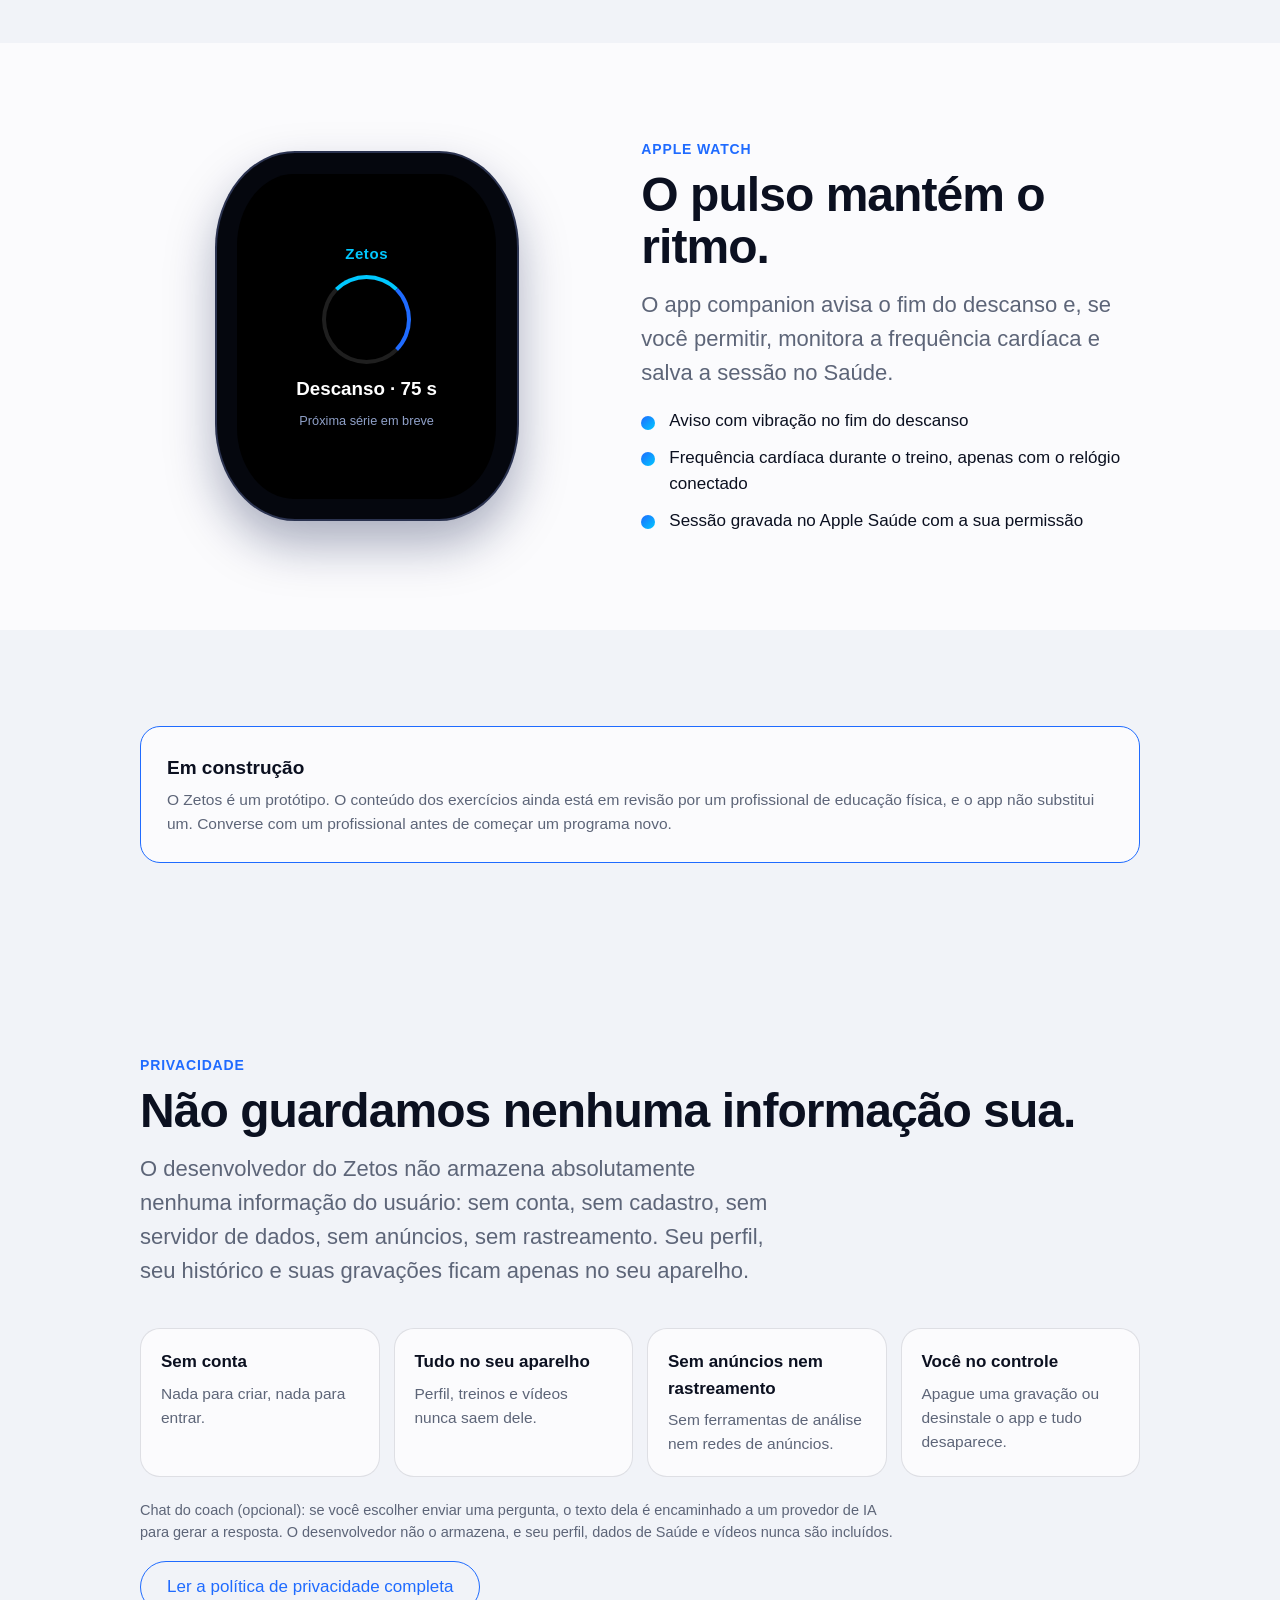
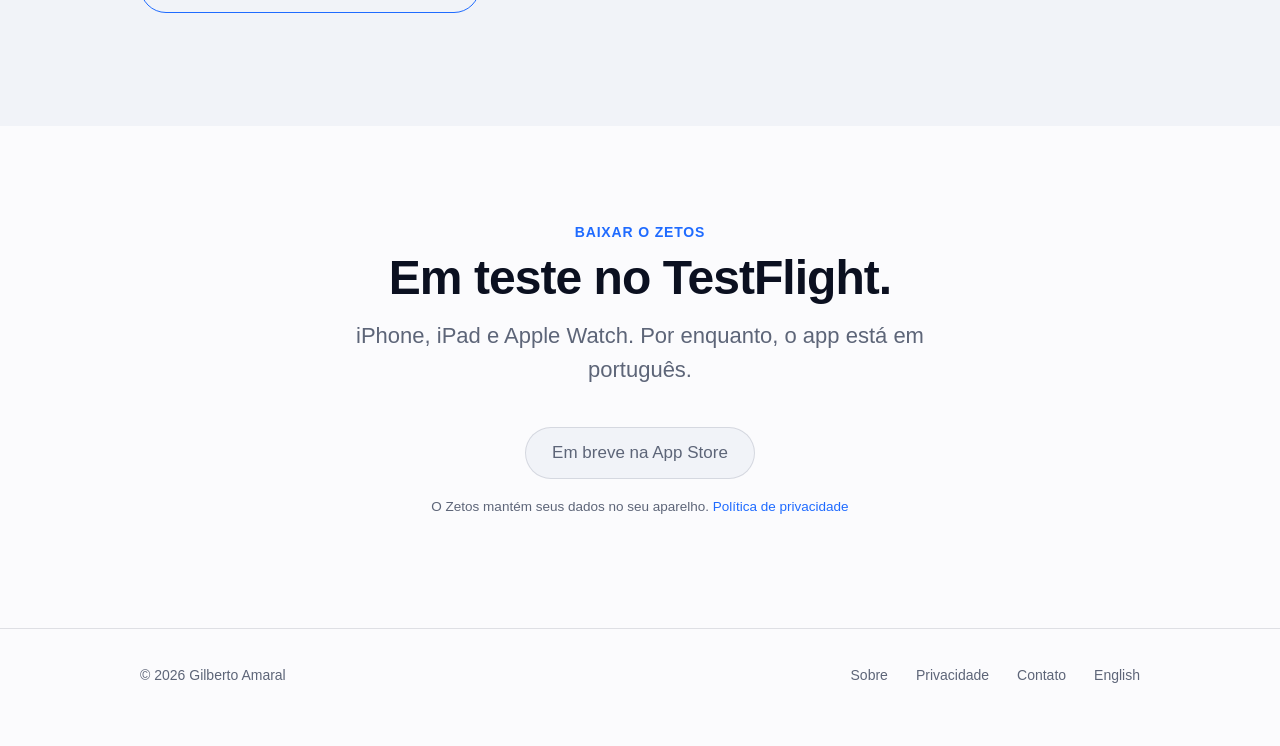
==== commit c929b205: "Carrossel circular com as 3 vistas, rótulo de exemplo real e privacidade em destaque Co-Authored-By:" ====
--- a/pt/index.html
+++ b/pt/index.html
@@ -27,6 +27,7 @@
   <nav aria-label="Principal">
     <a class="hide-sm" href="#features">Recursos</a>
     <a class="hide-sm" href="#watch">Apple Watch</a>
+    <a class="hide-sm" href="#privacy">Privacidade</a>
     <a href="#get">Baixar o app</a>
     <a class="lang" href="../" hreflang="en" lang="en">EN</a>
   </nav>
@@ -36,19 +37,18 @@
 <section class="scene" id="scene" aria-label="Do exercício ao seu pulso">
   <div class="sticky">
     <h1 class="lines"><span class="a">Seu treino.</span><span class="b">Com a <em>forma certa.</em></span></h1>
-    <p class="ex-tag"><strong>Agachamento goblet com halter</strong><span>Três ângulos de cada movimento</span></p>
-    <div class="stage" role="img" aria-label="Três ângulos de cada movimento: Frente, Lado, Alto">
-      <div class="views">
-        <figure class="view v1"><div class="vframe"><video src="../assets/view-front.mp4" poster="../assets/view-front.png" autoplay muted loop playsinline preload="metadata"></video></div><figcaption>Frente</figcaption></figure>
-        <figure class="view v2"><div class="vframe"><video src="../assets/view-side.mp4" poster="../assets/view-side.png" autoplay muted loop playsinline preload="metadata"></video></div><figcaption>Lado</figcaption></figure>
-        <figure class="view v3"><div class="vframe"><video src="../assets/view-top.mp4" poster="../assets/view-top.png" autoplay muted loop playsinline preload="metadata"></video></div><figcaption>Alto</figcaption></figure>
+    <p class="ex-tag"><span class="kicker">Exemplo real do aplicativo:</span><strong>Agachamento goblet com halter</strong><span class="sub">Três ângulos de cada movimento</span></p>
+    <div class="carousel" id="carousel" role="region" aria-roledescription="carousel" aria-label="Três ângulos de cada movimento">
+      <div class="track">
+        <figure class="card3"><div class="vframe"><video src="../assets/view-front.mp4" poster="../assets/view-front.png" autoplay muted loop playsinline preload="metadata"></video></div><figcaption>Frente</figcaption></figure>
+        <figure class="card3"><div class="vframe"><video src="../assets/view-side.mp4" poster="../assets/view-side.png" autoplay muted loop playsinline preload="metadata"></video></div><figcaption>Lado</figcaption></figure>
+        <figure class="card3"><div class="vframe"><video src="../assets/view-top.mp4" poster="../assets/view-top.png" autoplay muted loop playsinline preload="metadata"></video></div><figcaption>Alto</figcaption></figure>
       </div>
-      <div class="watch"><div class="wscreen">
-        <b>Zetos</b>
-        <span class="ring" aria-hidden="true"></span>
-        <em>Descanso · 75 s</em>
-        <small>Próxima série em breve</small>
-      </div></div>
+      <button class="nav prev" type="button" aria-label="Vista anterior">&#8249;</button>
+      <button class="nav next" type="button" aria-label="Próxima vista">&#8250;</button>
+    </div>
+    <div class="dots" role="group" aria-label="Três ângulos de cada movimento">
+      <button type="button">Frente</button><button type="button">Lado</button><button type="button">Alto</button>
     </div>
     <div class="scroll-hint" aria-hidden="true">Role</div>
   </div>
@@ -105,6 +105,22 @@
   </div>
 </section>
 
+<section class="block alt" id="privacy">
+  <div class="wrap">
+    <p class="eyebrow">Privacidade</p>
+    <h2>Não guardamos nenhuma informação sua.</h2>
+    <p class="lead">O desenvolvedor do Zetos não armazena absolutamente nenhuma informação do usuário: sem conta, sem cadastro, sem servidor de dados, sem anúncios, sem rastreamento. Seu perfil, seu histórico e suas gravações ficam apenas no seu aparelho.</p>
+    <div class="pgrid">
+      <div class="card"><h3>Sem conta</h3><p>Nada para criar, nada para entrar.</p></div>
+      <div class="card"><h3>Tudo no seu aparelho</h3><p>Perfil, treinos e vídeos nunca saem dele.</p></div>
+      <div class="card"><h3>Sem anúncios nem rastreamento</h3><p>Sem ferramentas de análise nem redes de anúncios.</p></div>
+      <div class="card"><h3>Você no controle</h3><p>Apague uma gravação ou desinstale o app e tudo desaparece.</p></div>
+    </div>
+    <p class="priv-note">Chat do coach (opcional): se você escolher enviar uma pergunta, o texto dela é encaminhado a um provedor de IA para gerar a resposta. O desenvolvedor não o armazena, e seu perfil, dados de Saúde e vídeos nunca são incluídos.</p>
+    <p><a class="btn ghost" href="privacy.html">Ler a política de privacidade completa</a></p>
+  </div>
+</section>
+
 <section class="block cta" id="get">
   <div class="wrap">
     <p class="eyebrow">Baixar o Zetos</p>
@@ -128,5 +144,6 @@
 </div></footer>
 
 <script src="../assets/scene.js" defer></script>
+<script src="../assets/carousel.js" defer></script>
 </body>
 </html>
--- a/assets/style.css
+++ b/assets/style.css
@@ -40,17 +40,31 @@
 .lines .a { opacity: var(--a-o); }
 .lines .b { opacity: var(--b-o); }
 .lines .b em { font-style: normal; background: linear-gradient(100deg, var(--accent), var(--accent-2)); -webkit-background-clip: text; background-clip: text; color: transparent; }
-.ex-tag { display: flex; flex-direction: column; align-items: center; gap: 2px; margin: 0 0 3vh; text-align: center; position: relative; z-index: 2; }
-.ex-tag strong { font-size: clamp(16px, 2.2vw, 22px); }
-.ex-tag span { color: var(--muted); font-size: clamp(13px, 1.6vw, 16px); }
-.stage { width: min(90vw, 1080px); position: relative; flex: none; margin-bottom: 6vh; }
-.views { display: grid; grid-template-columns: repeat(3, 1fr); gap: clamp(10px, 2vw, 26px); }
-.view { margin: 0; opacity: var(--c, 1); transform: translateY(calc((1 - var(--c, 1)) * 36px)); text-align: center; }
-.view.v1 { --c: var(--c1, 1); } .view.v2 { --c: var(--c2, 1); } .view.v3 { --c: var(--c3, 1); }
+.ex-tag { display: flex; flex-direction: column; align-items: center; gap: 2px; margin: 0 0 2.4vh; text-align: center; position: relative; z-index: 2; }
+.ex-tag .kicker { color: var(--accent); font-weight: 700; font-size: clamp(12px, 1.5vw, 14px); letter-spacing: .06em; text-transform: uppercase; }
+.ex-tag strong { font-size: clamp(17px, 2.4vw, 24px); line-height: 1.2; }
+.ex-tag span.sub { color: var(--muted); font-size: clamp(13px, 1.6vw, 16px); }
+
+/* carrossel circular */
+.carousel { --cw: min(54vw, 46vh * 1.5, 600px); position: relative; width: min(100vw, 1180px); height: calc(var(--cw) / 1.5 + 54px); overflow: hidden; touch-action: pan-y; user-select: none; -webkit-user-select: none; }
+.track { position: absolute; inset: 0; }
+.card3 { --off: 0; position: absolute; left: 50%; top: 0; width: var(--cw); margin: 0; text-align: center; cursor: pointer;
+  transform: translateX(-50%) translateX(calc(var(--off) * var(--cw) * .76)) scale(calc(1 - var(--off) * var(--off) * .26));
+  opacity: calc(1 - var(--off) * var(--off) * .3); z-index: calc(3 - var(--off) * var(--off));
+  transition: transform .6s cubic-bezier(.22,.8,.26,1), opacity .6s ease; }
+.card3.is-active { cursor: default; }
 .vframe { aspect-ratio: 1.5; background: #eef2ee; border: clamp(4px, .7vw, 8px) solid #0b1226; border-radius: clamp(12px, 2vw, 22px); overflow: hidden; box-shadow: 0 0 0 1px #2b3350, 0 22px 44px rgba(8, 20, 70, .28); }
-.vframe video { width: 100%; height: 100%; object-fit: cover; display: block; }
-.view figcaption { margin-top: 12px; display: inline-block; padding: 4px 16px; border-radius: 980px; font-weight: 700; font-size: clamp(13px, 1.7vw, 17px); color: #fff; background: linear-gradient(100deg, var(--accent), var(--accent-2)); }
-.watch { position: absolute; right: -5%; bottom: -16%; width: clamp(84px, 12vw, 150px); aspect-ratio: .82; opacity: var(--watch-o); transform: translateX(var(--watch-x)); background: #05070e; border-radius: 26%; padding: 4.5%; box-shadow: 0 0 0 2px #2b3350, 0 18px 40px rgba(8, 20, 70, .4); z-index: 2; }
+.vframe video { width: 100%; height: 100%; object-fit: cover; display: block; pointer-events: none; }
+.card3 figcaption { margin-top: 12px; display: inline-block; padding: 4px 18px; border-radius: 980px; font-weight: 700; font-size: clamp(13px, 1.7vw, 17px); color: #fff; background: linear-gradient(100deg, var(--accent), var(--accent-2)); }
+.card3:not(.is-active) figcaption { background: var(--bg-alt); color: var(--muted); }
+.nav { position: absolute; top: calc(var(--cw) / 3 - 22px); z-index: 5; width: 44px; height: 44px; border-radius: 50%; border: 1px solid var(--line); background: color-mix(in srgb, var(--bg) 88%, transparent); color: var(--text); font-size: 26px; line-height: 1; cursor: pointer; display: grid; place-items: center; backdrop-filter: blur(8px); }
+.nav:hover { border-color: var(--accent); color: var(--accent); }
+.nav.prev { left: max(8px, calc(50% - min(48vw, 590px))); } .nav.next { right: max(8px, calc(50% - min(48vw, 590px))); }
+.dots { display: flex; gap: 8px; margin-top: 10px; justify-content: center; position: relative; z-index: 6; }
+.dots button { border: 1px solid var(--line); background: transparent; color: var(--muted); border-radius: 980px; padding: 5px 16px; font: inherit; font-size: 14px; cursor: pointer; }
+.dots button[aria-current="true"] { background: linear-gradient(100deg, var(--accent), var(--accent-2)); color: #fff; border-color: transparent; font-weight: 700; }
+@media (max-width: 640px) { .carousel { --cw: min(78vw, 40vh * 1.5); } .card3 { transform: translateX(-50%) translateX(calc(var(--off) * var(--cw) * .9)) scale(calc(1 - var(--off) * var(--off) * .22)); } .nav { display: none; } }
+
 .wscreen { width: 100%; height: 100%; border-radius: 22%; background: #000; color: #fff; display: flex; flex-direction: column; align-items: center; justify-content: center; gap: 3px; text-align: center; padding: 6px; font-size: clamp(8px, 1.2vw, 13px); }
 .wscreen b { color: var(--accent-2); letter-spacing: .04em; }
 .wscreen em { font-style: normal; font-weight: 700; font-size: 1.25em; }
@@ -110,8 +124,13 @@
 
 @media (prefers-reduced-motion: reduce) { html { scroll-behavior: auto; } }
 
-@media (max-width: 640px) {
-  .scene .sticky { min-height: 0; padding-bottom: 56px; }
-  .views { grid-template-columns: 1fr; max-width: 380px; margin: 0 auto; gap: 22px; }
-  .watch { position: static; margin: 28px auto 0; width: 150px; }
-}
+
+/* privacidade */
+.promise { border: 2px solid var(--accent); border-radius: 22px; padding: 26px 28px; margin: 0 0 28px; background: linear-gradient(135deg, color-mix(in srgb, var(--accent) 10%, var(--bg)), color-mix(in srgb, var(--accent-2) 8%, var(--bg))); }
+.promise strong { display: block; font-size: clamp(22px, 3.4vw, 32px); line-height: 1.2; letter-spacing: -.01em; }
+.promise p { margin: 10px 0 0; color: var(--muted); }
+.pgrid { display: grid; grid-template-columns: repeat(auto-fit, minmax(220px, 1fr)); gap: 14px; margin: 0 0 22px; }
+.pgrid .card { padding: 20px; } .pgrid .card h3 { font-size: 17px; }
+.priv-note { color: var(--muted); font-size: 14.5px; max-width: 760px; }
+.scene.animated { height: 200vh; }
+.card3.is-active figcaption { visibility: hidden; }
